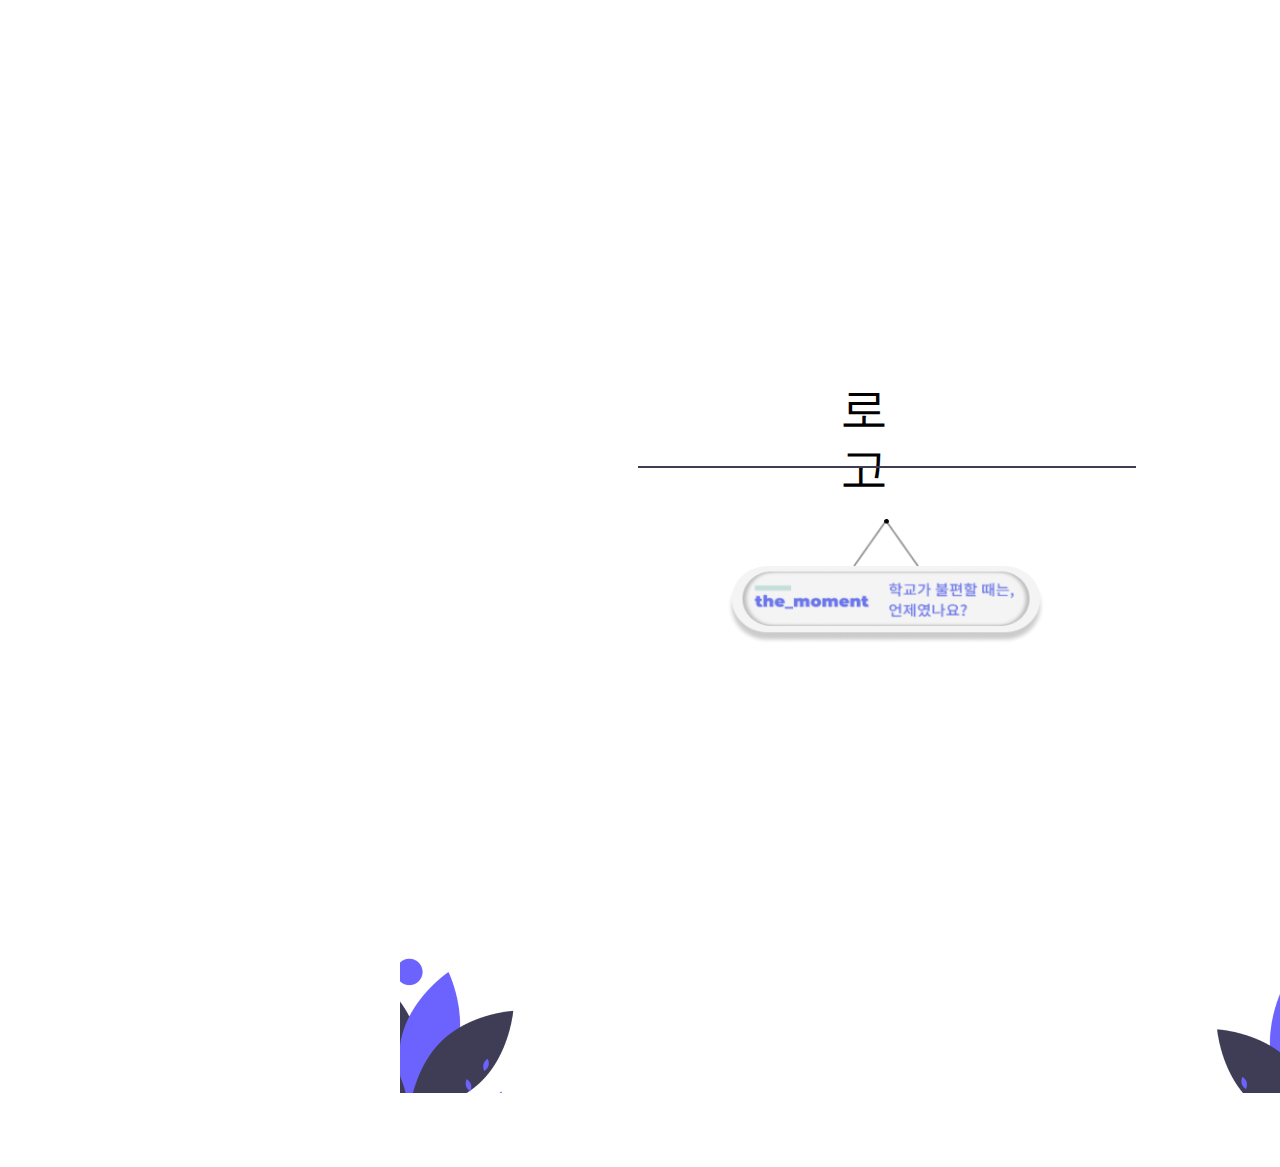
==== boteja/main/main.html @ 33d23800 "3월10일" ====
<!DOCTYPE html>
<html lang="kr">

<head>
  <meta charset="UTF-8">
  <meta http-equiv="X-UA-Compatible" content="IE=edge">
  <meta name="viewport" content="width=
    , initial-scale=1.0">
  <title>Boteja</title>
  <link rel="stylesheet" href="style.css">

</head>

<body>


  <div class = "all">
  <!--로고들-->
  <span class="Back-Logo">
    로고
  </span>
  <div class=""></div>
  <span class="Phone-Logo">
    로고
  </span>
  <!--탭바-->
  <div class="Tap-bar-back"></div>

  <a href='../make vote/make_vote.html' class="Tap-bar-name1">투표만들기</a>
  <a href='' class="Tap-bar-name2">내정보</a>
  <a href='../main/main.html' class="Tap-bar-name3">투표리스트</a>


  <!--더모먼트png -->

  <img src="./img/Group 45.png" class="Group-45">




  <!--undraw-->
  <div class="Rectangle-1"></div>

  <img src="./img/undraw_Gardening_eaf3 (1) 1.png" class="Undraw_Gardening_eaf3-1-1">
  <img src="./img/undraw_Gardening_eaf3 (1) 2.png" class="Undraw_Gardening_eaf3-1-2">
  <img src="./img/qwewqe 1.png" class="Undraw_Gardening_eaf3-1-3">
  <img src="./img/qwewqe 2.png" class="Undraw_Gardening_eaf3-1-4 ">
  <img src="./img/undraw_mobile_user_7oqo 1.png" class="Undraw_Gardening_eaf3-1-5 ">

  <!--filter-->
  <img src="C:\Users\Jin\Desktop\필터.png" class="Filter">

<div>
  <!--line-->
  <div class="Line-1"></div>
  <div class="Line-2"></div>
  <div class="Line-3"></div>
  <div class="Line-4"></div>
  <div class="Line-5"></div>
  <div class="Line-6"></div>


  <div class="End-Line1"></div>
  <div class="End-Line2"></div>

  <!--투표게시물-->
  <div class="Rectangle-9"></div>
  <div class="Rectangle-10"></div>
  <div class="Rectangle-11"></div>
  <div class="Rectangle-12"></div>
  <div class="Rectangle-13"></div>
  <div class="Rectangle-14"></div>

  <div class="End-Rectangle-back1"></div>
  <div class="End-Rectangle-back2"></div>


  <!--제목-->
  <span class="Voting-Title">
    기상 시간을 늦추자!
  </span>
  <!--내용-->
  <span class="Contents">
    아무말아무말아무말아무말아무말아무말아무말아무말아무말아무말아무아무말
    아무말아무말아무말아무말아무말아무말아무말아무말아무말아무말아무말아무
  </span>
  <!--남은 시간그래프-->
  <div class="Rectangle-18"></div>
  <div class="Rectangle-19"></div>
  <span class="Time-Remaining1">
    남은일8일
  </span>



  <!--제목2-->
  <span class="Voting-Title2">
    기상 시간을 늦추자!
  </span>
  <!--내용2-->
  <span class="Contents2">
    아무말아무말아무말아무말아무말아무말아무말아무말아무말아무말아무아무말
    아무말아무말아무말아무말아무말아무말아무말아무말아무말아무말아무말아무
  </span>
  <!--남은 시간그래프2-->
  <div class="Rectangle-20"></div>
  <div class="Rectangle-21"></div>
  <span class="Time-Remaining2">
    남은일10일
  </span>



  <!--제목3-->
  <span class="Voting-Title3">
    기상 시간을 늦추자!
  </span>
  <!--내용3-->
  <span class="Contents3">
    아무말아무말아무말아무말아무말아무말아무말아무말아무말아무말아무아무말
    아무말아무말아무말아무말아무말아무말아무말아무말아무말아무말아무말아무
  </span>
  <!--남은 시간그래프3-->
  <div class="Rectangle-22"></div>
  <div class="Rectangle-23"></div>
  <span class="Time-Remaining3">
    남은일14일
  </span>

  <!--제목4-->
  <span class="Voting-Title4">
    기상 시간을 늦추자!
  </span>
  <!--내용4-->
  <span class="Contents4">
    아무말아무말아무말아무말아무말아무말아무말아무말아무말아무말아무아무말
    아무말아무말아무말아무말아무말아무말아무말아무말아무말아무말아무말아무
  </span>
  <!--남은 시간그래프4-->
  <div class="Rectangle-24"></div>
  <div class="Rectangle-25"></div>
  <span class="Time-Remaining4">
    남은일14일
  </span>


  <!--제목5-->
  <span class="End-Voting-Title1">
    기상 시간을 늦추자!
  </span>
  <!--내용5-->
  <span class="End-Contents1">
    아무말아무말아무말아무말아무말아무말아무말아무말아무말아무말아무아무말
    아무말아무말아무말아무말아무말아무말아무말아무말아무말아무말아무말아무
  </span>
  <!--남은 시간그래프5-->
  <div class="End-Rectangle1"></div>

  <span class="End-Time-Remaining1">
    14일전에 마감됨
  </span>

  <!--제목5-->
  <span class="End-Voting-Title2">
    기상 시간을 늦추자!
  </span>
  <!--내용5-->
  <span class="End-Contents2">
    아무말아무말아무말아무말아무말아무말아무말아무말아무말아무말아무아무말
    아무말아무말아무말아무말아무말아무말아무말아무말아무말아무말아무말아무
  </span>
  <!--남은 시간그래프5-->
  <div class="End-Rectangle2"></div>

  <span class="End-Time-Remaining2">
    30일전에 마감됨
  </span>
  </div>

</body>
---- boteja/main/style.css ----
@charset "utf-8";

/*더모먼트 png*/
/*Div {
  width: 1920px;
  height: 1080px;
  flex-grow: 0;
  background-color: rgb(255, 255, 255);
}
*/

.all 
{
  position: absolute;
  left: 400px;
}
/*------------------------------------------------------------*/
.Tap-bar-back {
  position: absolute;
  width: 570px;
  height: 56px;
  left: 960px;
  top: 1028px;
  border-radius: 40px 40px 0 0;
  background: #3F3D56;
  z-index: 2;

}

.Tap-bar-name1 {
  position: absolute;
  width: 100x;
  height: 50px;
  left: 1207px;
  top: 1044px;

  font-family: Spoqa Han Sans Neo;
  font-style: normal;
  font-weight: 500;
  font-size: 18px;
  line-height: 23px;
  /* identical to box height */

  background-color: #3F3D56;
  color: #C0C0C0;

  z-index: 3;
}

.Tap-bar-name2 {
  position: absolute;
  width: 50px;
  height: 23px;
  left: 1418px;
  top: 1044px;

  font-family: Spoqa Han Sans Neo;
  font-style: normal;
  font-weight: 500;
  font-size: 18px;
  line-height: 23px;
  /* identical to box height */


  color: #C0C0C0;
  z-index: 3;
}

.Tap-bar-name3 {
  position: absolute;
  width: 83px;
  height: 23px;
  left: 1021px;
  top: 1044px;

  font-family: Spoqa Han Sans Neo;
  font-style: normal;
  font-weight: 500;
  font-size: 18px;
  line-height: 23px;
  /* identical to box height */

  z-index: 3;
  color: #C0C0C0;
}

.Filter {

  position: absolute;
  width: 43px;
  height: 32px;
  left: 1012px;
  top: 54px;


}

.Phone-Logo {

  position: absolute;
  width: 89px;
  height: 60px;
  left: 1198px;
  top: 0px;

  font-family: Spoqa Han Sans Neo;
  font-style: normal;
  font-weight: normal;
  font-size: 48px;
  line-height: 60px;
  z-index: 5;
  /* identical to box height */


  color: #000000;
}

.Back-Logo {
  /* 로고 */


  position: absolute;
  width: 89px;
  height: 60px;
  left: 440px;
  top: 371px;

  font-family: Spoqa Han Sans Neo;
  font-style: normal;
  font-weight: normal;
  font-size: 48px;
  line-height: 60px;
  /* identical to box height */


  color: #000000;
}


/*undraw img*/
Img.Group-45 {
  position: absolute;
  width: 318px;
  height: 125px;
  left: 327px;
  top: 511px;
}

.Rectangle-1 {



  position: absolute;
  width: 570px;
  height: 1080px;
  left: 960px;
  top: 0px;

  background: #FFFFFF;
  box-shadow: 15px 0px 15px rgba(142, 142, 142, 0.23), -15px 0px 15px rgba(142, 142, 142, 0.23);
}

.Undraw_Gardening_eaf3-1-1 {
  position: absolute;
  width: 146px;
  height: 156px;
  left: 0px;
  top: 929px;
  
  background: url(undraw_Gardening_eaf3 (1).png);
  

}

.Undraw_Gardening_eaf3-1-2 {
  position: absolute;
  width: 175px;
  height: 137px;
  left: 785px;
  top: 948px;

  
}

.Undraw_Gardening_eaf3-1-3 {

  position: absolute;
  width: 100px;
  height: 102px;
  left: 1060px;
  top: 977px;
  
  background: url(qwewqe.png);
  transform: matrix(-1, 0, 0, 1, 0, 0);
}


.Undraw_Gardening_eaf3-1-4 {
 
  
position: absolute;
width: 87px;
height: 104px;
left: 1443px;
top: 975px;

background: url(qwewqe.png);
 
}

.Undraw_Gardening_eaf3-1-5 {
  position: absolute;
  width: 440px;
  height: 325px;
  left: 1700px;
  top: 760px;
  
  background: url(undraw_mobile_user_7oqo.png);
 
}


.Line-1 {
  position: absolute;
  width: 469px;
  height: 0px;
  left: 1008px;
  top: 55px;
  z-index: 2;
  border: 1px solid #3F3D56;
}


.Line-2 {


  position: absolute;
  width: 496px;
  height: 0px;
  left: 238px;
  top: 458px;

  border: 1px solid #3F3D56;
}

.Line-3 {
  position: absolute;
  width: 170px;
  height: 0px;
  left: 1011px;
  top: 125.75px;
  z-index: 2;
  border: 1px solid #FFFFFF;
}

.Line-4 {
  position: absolute;
  width: 170px;
  height: 0px;
  left: 1016px;
  top: 286.75px;
  z-index: 2;
  border: 1px solid #FFFFFF;
}

.Line-5 {
  position: absolute;
  width: 170px;
  height: 0px;
  left: 1012px;
  top: 444.75px;

  border: 1px solid #FFFFFF;
  z-index: 2;
}

.Line-6 {
  position: absolute;
  width: 170px;
  height: 0px;
  left: 1015px;
  top: 608.75px;

  border: 1px solid #FFFFFF;
  z-index: 2;
}

.End-Line1 {
  position: absolute;
  width: 170px;
  height: 0px;
  left: 1011px;
  top: 769.75px;

  border: 1px solid #C9C9C9;

  z-index: 2;
}

.End-Line2 {
  position: absolute;
  width: 170px;
  height: 0px;
  left: 1012px;
  top: 930.75px;

  border: 1px solid #C9C9C9;

  z-index: 2;
}

/*투표 게시물*/


.Rectangle-9 {

  position: absolute;
  width: 494px;
  height: 135px;
  left: 996px;
  top: 247px;

  background: #928CFF;
  border-radius: 20px;
}

.Rectangle-10 {

  position: absolute;
  width: 494px;
  height: 135px;
  left: 996px;
  top: 86px;


  border-radius: 20px;
  background-color: #6c63ff;
  z-index: 1;
}

.Rectangle-11 {
  position: absolute;
  width: 494px;
  height: 135px;
  left: 996px;
  top: 408px;

  background: #746BFE;
  border-radius: 20px;
}

.Rectangle-12 {
  position: absolute;
  width: 494px;
  height: 135px;
  left: 996px;
  top: 569px;

  background: #4C42E2;
  border-radius: 20px;
}

.End-Rectangle-back1 {
  position: absolute;
  width: 494px;
  height: 135px;
  left: 995px;
  top: 730px;

  background: #313131;
  border-radius: 20px;
}

.End-Rectangle-back2 {
  position: absolute;
  width: 494px;
  height: 135px;
  left: 996px;
  top: 891px;

  background: #313131;
  border-radius: 20px;
}

/* 제목*/
.Voting-Title {
  position: absolute;
  width: 148px;
  height: 23px;
  left: 1020px;
  top: 98px;

  font-family: Spoqa Han Sans Neo;
  font-style: normal;
  font-weight: bold;
  font-size: 18px;
  line-height: 23px;
  /* identical to box height */

  z-index: 2;
  color: #FFFFFF;

}

.Contents {
  position: absolute;
  width: 451px;
  height: 54px;
  left: 1015px;
  top: 132px;

  font-family: Spoqa Han Sans Neo;
  font-style: normal;
  font-weight: normal;
  font-size: 14px;
  line-height: 18px;

  color: #DEDEDE;
  z-index: 2;
}

.Rectangle-18 {
  position: absolute;
  width: 437px;
  height: 23px;
  left: 1022px;
  top: 186px;

  background: rgba(172, 167, 255, 0.84);
  border-radius: 2222px;
  z-index: 3;
}

.Rectangle-19 {
  position: absolute;
  width: 176px;
  height: 23px;
  left: 1022px;
  top: 186px;

  background: rgba(255, 255, 255, 0.7);
  border-radius: 2222px;
  z-index: 4;
}

.Time-Remaining1 {
  position: absolute;
  width: 52px;
  height: 15px;
  left: 1038px;
  top: 190px;

  font-family: Spoqa Han Sans Neo;
  font-style: normal;
  font-weight: bold;
  font-size: 12px;
  line-height: 15px;
  /* identical to box height */


  color: rgba(0, 0, 0, 0.7);
  z-index: 5;
}

.Voting-Title2 {
  position: absolute;
  width: 148px;
  height: 23px;
  left: 1025px;
  top: 259px;

  font-family: Spoqa Han Sans Neo;
  font-style: normal;
  font-weight: bold;
  font-size: 18px;
  line-height: 23px;
  /* identical to box height */


  color: #FFFFFF;
}

.Contents2 {
  position: absolute;
  width: 451px;
  height: 54px;
  left: 1020px;
  top: 293px;

  font-family: Spoqa Han Sans Neo;
  font-style: normal;
  font-weight: normal;
  font-size: 14px;
  line-height: 18px;

  color: #DEDEDE;

  z-index: 2;
}

.Rectangle-20 {
  position: absolute;
  width: 437px;
  height: 23px;
  left: 1027px;
  top: 347px;

  background: rgba(255, 255, 255, 0.38);
  border-radius: 2222px;
  z-index: 3;
}

.Rectangle-21 {
  position: absolute;
  width: 234px;
  height: 23px;
  left: 1027px;
  top: 347px;

  background: rgba(255, 255, 255, 0.9);
  border-radius: 2222px;
  z-index: 4;
}

.Time-Remaining2 {
  position: absolute;
  width: 59px;
  height: 15px;
  left: 1043px;
  top: 351px;

  font-family: Spoqa Han Sans Neo;
  font-style: normal;
  font-weight: bold;
  font-size: 12px;
  line-height: 15px;
  /* identical to box height */


  color: rgba(0, 0, 0, 0.7);
  z-index: 5;
}


.Voting-Title3 {
  position: absolute;
  width: 148px;
  height: 23px;
  left: 1021px;
  top: 417px;

  font-family: Spoqa Han Sans Neo;
  font-style: normal;
  font-weight: bold;
  font-size: 18px;
  line-height: 23px;
  /* identical to box height */


  color: #FFFFFF;

}

.Contents3 {
  position: absolute;
  width: 451px;
  height: 54px;
  left: 1016px;
  top: 451px;

  font-family: Spoqa Han Sans Neo;
  font-style: normal;
  font-weight: normal;
  font-size: 14px;
  line-height: 18px;

  z-index: 2;
  color: #FFFFFF;
}

.Rectangle-22 {
  position: absolute;
  width: 437px;
  height: 23px;
  left: 1023px;
  top: 505px;

  background: #A29CFF;
  border-radius: 2222px;
  z-index: 3;
}

.Rectangle-23 {
  position: absolute;
  width: 288px;
  height: 23px;
  left: 1023px;
  top: 505px;

  background: rgba(255, 255, 255, 0.7);
  border-radius: 2222px;
  z-index: 4;
}

.Time-Remaining3 {
  position: absolute;
  width: 59px;
  height: 15px;
  left: 1039px;
  top: 509px;

  font-family: Spoqa Han Sans Neo;
  font-style: normal;
  font-weight: bold;
  font-size: 12px;
  line-height: 15px;
  /* identical to box height */


  color: rgba(0, 0, 0, 0.7);

  z-index: 5;
}

.Voting-Title4 {
  position: absolute;
  width: 148px;
  height: 23px;
  left: 1024px;
  top: 581px;

  font-family: Spoqa Han Sans Neo;
  font-style: normal;
  font-weight: bold;
  font-size: 18px;
  line-height: 23px;

  /* identical to box height */


  color: #FFFFFF;

}

.Contents4 {
  position: absolute;
  width: 451px;
  height: 54px;
  left: 1019px;
  top: 615px;

  font-family: Spoqa Han Sans Neo;
  font-style: normal;
  font-weight: normal;
  font-size: 14px;
  line-height: 18px;

  color: #DEDEDE;
}

.Rectangle-24 {
  position: absolute;
  width: 437px;
  height: 23px;
  left: 1026px;
  top: 669px;

  background: rgba(155, 149, 237, 0.84);
  border-radius: 2222px;
  z-index: 3;
}

.Rectangle-25 {
  position: absolute;
  width: 288px;
  height: 23px;
  left: 1026px;
  top: 669px;

  background: #E2E1FA;
  border-radius: 2222px;
  z-index: 4;
}

.Time-Remaining4 {
  position: absolute;
  width: 59px;
  height: 15px;
  left: 1042px;
  top: 673px;

  font-family: Spoqa Han Sans Neo;
  font-style: normal;
  font-weight: bold;
  font-size: 12px;
  line-height: 15px;
  /* identical to box height */


  color: rgba(0, 0, 0, 0.7);
  z-index: 5;
}

.End-Voting-Title1 {
  position: absolute;
  width: 148px;
  height: 23px;
  left: 1020px;
  top: 742px;

  font-family: Spoqa Han Sans Neo;
  font-style: normal;
  font-weight: bold;
  font-size: 18px;
  line-height: 23px;
  z-index: 2;
  /* identical to box height */


  color: #C9C9C9;
}

.End-Contents1 {
  position: absolute;
  width: 451px;
  height: 54px;
  left: 1015px;
  top: 776px;

  font-family: Spoqa Han Sans Neo;
  font-style: normal;
  font-weight: normal;
  font-size: 14px;
  line-height: 18px;
  z-index: 2;
  color: rgba(222, 222, 222, 0.7);
}

.End-Rectangle1 {

  position: absolute;
  width: 437px;
  height: 23px;
  left: 1022px;
  top: 830px;

  background: rgba(203, 202, 202, 0.84);
  border-radius: 2222px;
  z-index: 1;
}

.End-Time-Remaining1 {
  position: absolute;
  width: 84px;
  height: 15px;
  left: 1038px;
  top: 834px;

  font-family: Spoqa Han Sans Neo;
  font-style: normal;
  font-weight: bold;
  font-size: 12px;
  line-height: 15px;
  /* identical to box height */
  z-index: 2;

  color: rgba(0, 0, 0, 0.7);
}

.End-Voting-Title2 {
  position: absolute;
  width: 148px;
  height: 23px;
  left: 1021px;
  top: 903px;

  font-family: Spoqa Han Sans Neo;
  font-style: normal;
  font-weight: bold;
  font-size: 18px;
  line-height: 23px;
  /* identical to box height */


  color: #C9C9C9;


  color: #C9C9C9;
}

.End-Contents2 {
  position: absolute;
  width: 451px;
  height: 54px;
  left: 1016px;
  top: 937px;

  font-family: Spoqa Han Sans Neo;
  font-style: normal;
  font-weight: normal;
  font-size: 14px;
  line-height: 18px;

  color: rgba(222, 222, 222, 0.7);

}

.End-Rectangle2 {

  position: absolute;
  width: 437px;
  height: 23px;
  left: 1023px;
  top: 991px;

  background: rgba(203, 202, 202, 0.84);
  border-radius: 2222px;
}

.End-Time-Remaining2 {
  position: absolute;
  width: 84px;
  height: 15px;
  left: 1039px;
  top: 995px;

  font-family: Spoqa Han Sans Neo;
  font-style: normal;
  font-weight: bold;
  font-size: 12px;
  line-height: 15px;
  /* identical to box height */


  color: rgba(0, 0, 0, 0.7);

}
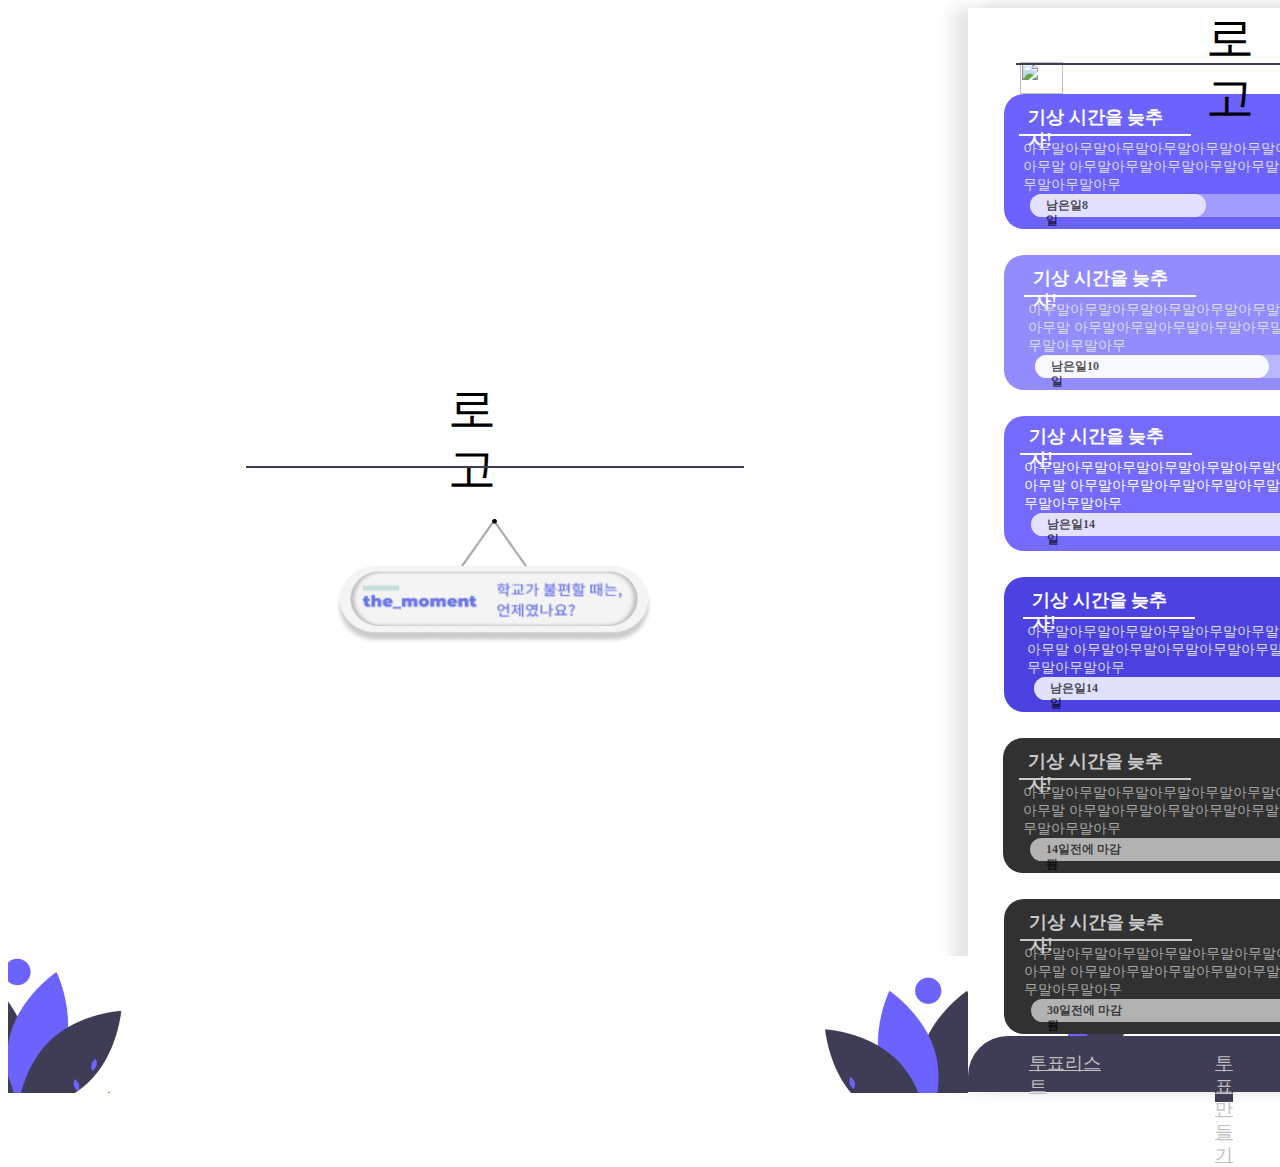
==== commit 695252c2: "3월14일" ====
--- a/boteja/main/main.html
+++ b/boteja/main/main.html
@@ -13,8 +13,8 @@
 
 <body>
 
+<div class ="all">
 
-  <div class = "all">
   <!--로고들-->
   <span class="Back-Logo">
     로고
@@ -25,11 +25,11 @@
   </span>
   <!--탭바-->
   <div class="Tap-bar-back"></div>
-
+<li>
   <a href='../make vote/make_vote.html' class="Tap-bar-name1">투표만들기</a>
   <a href='' class="Tap-bar-name2">내정보</a>
   <a href='../main/main.html' class="Tap-bar-name3">투표리스트</a>
-
+</li>
 
   <!--더모먼트png -->
 
@@ -176,5 +176,5 @@
     30일전에 마감됨
   </span>
   </div>
-
+</div>
 </body>
--- a/boteja/main/style.css
+++ b/boteja/main/style.css
@@ -9,10 +9,10 @@
 }
 */
 
-.all 
-{
-  position: absolute;
-  left: 400px;
+
+.all {
+  position: absolute;
+  height: 100%;
 }
 /*------------------------------------------------------------*/
 .Tap-bar-back {
@@ -167,7 +167,7 @@
   left: 0px;
   top: 929px;
   
-  background: url(undraw_Gardening_eaf3 (1).png);
+ 
   
 
 }
